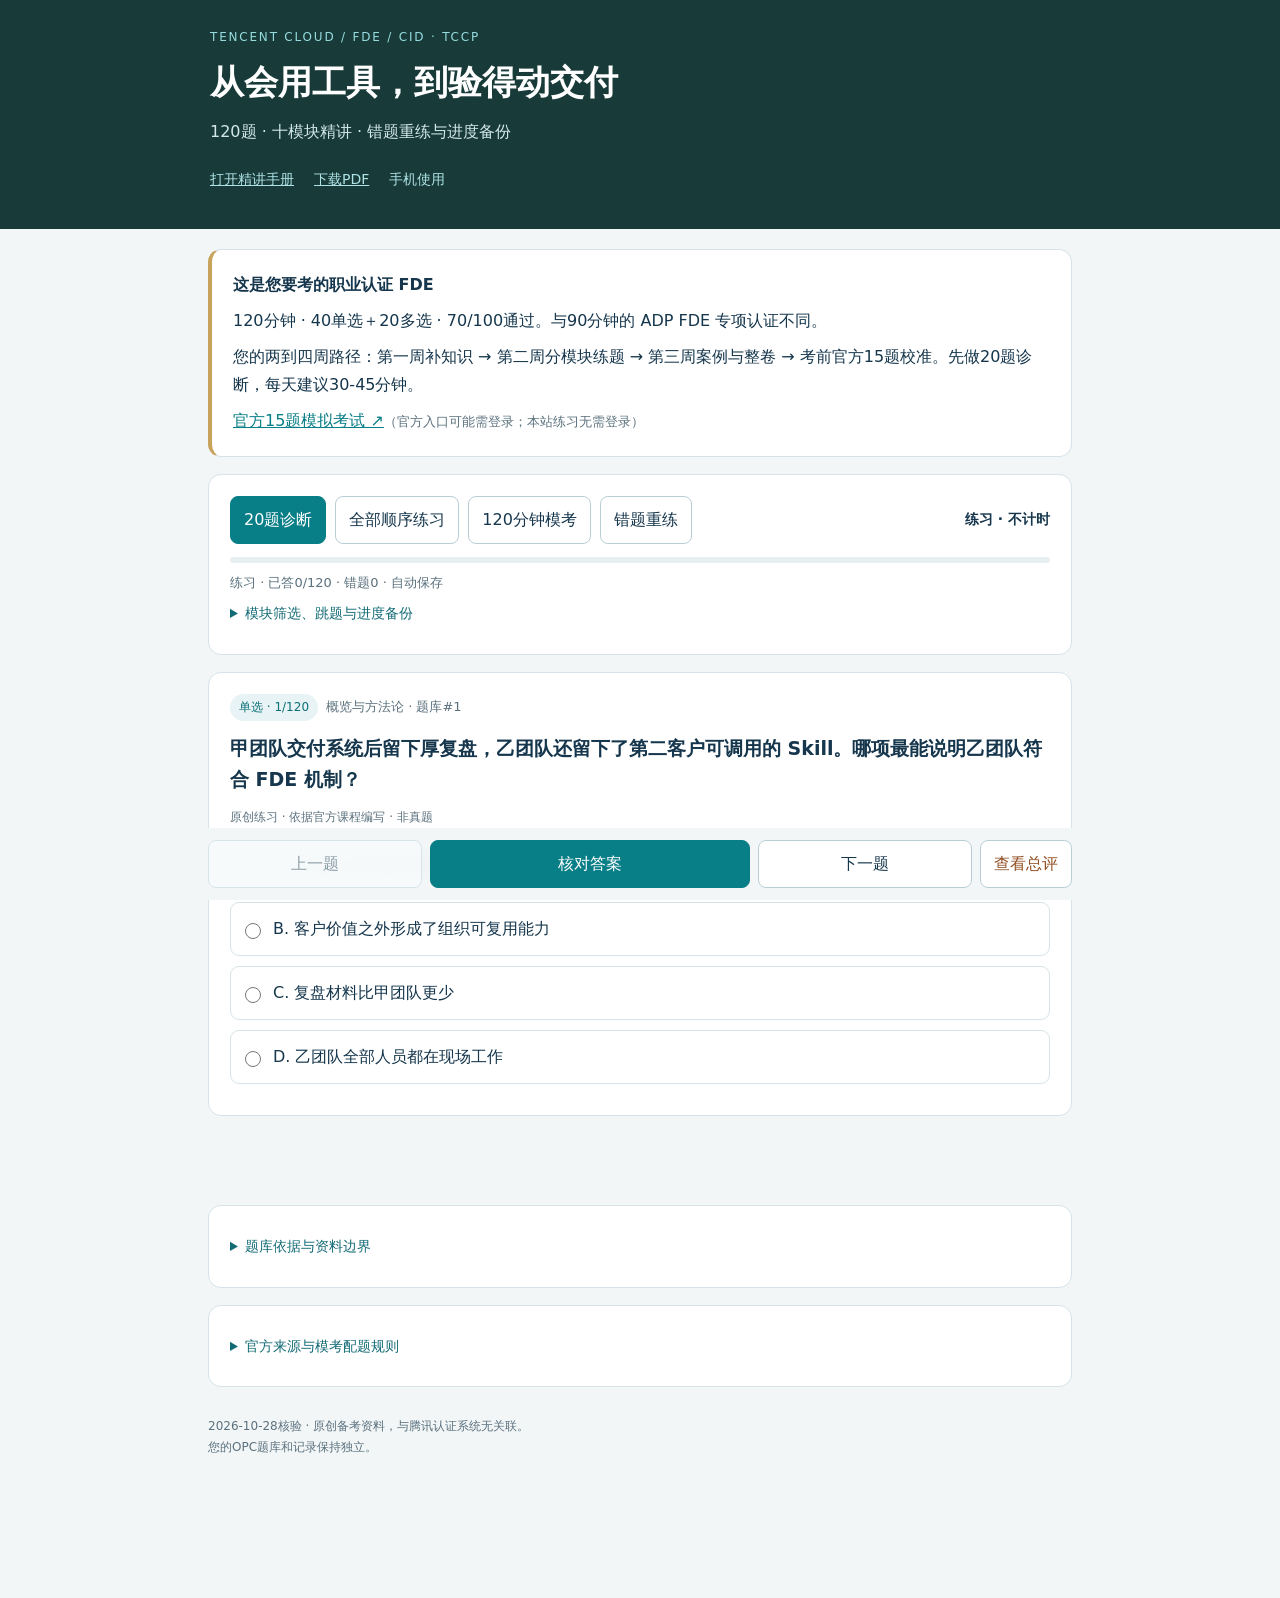
==== index.html @ c44bedbc "Add FDE CID study guide and 120 question mobile practice" ====
<!doctype html><html lang="zh-CN"><head><meta charset="utf-8"><meta name="viewport" content="width=device-width,initial-scale=1,viewport-fit=cover"><meta name="theme-color" content="#183b39"><meta name="apple-mobile-web-app-capable" content="yes"><meta name="apple-mobile-web-app-title" content="FDE备考"><meta name="description" content="腾讯云人工智能前沿部署工程师CID职业认证：十模块精讲、120道原创解析题、120分钟按考纲分值配题模考。"><link rel="manifest" href="./manifest.webmanifest"><link rel="icon" href="./icon.svg"><link rel="apple-touch-icon" href="./icon-192.png"><link rel="stylesheet" href="./style.css"><title>腾讯云 FDE｜手机突击备考</title></head><body>
<header><div class="brand">TENCENT CLOUD / FDE / CID · TCCP</div><h1>从会用工具，到验得动交付</h1><p>120题 · 十模块精讲 · 错题重练与进度备份</p><div class="headlinks"><a href="./guide.html">打开精讲手册</a><a href="./FDE-知识点突击手册.pdf">下载PDF</a><button id="phoneHelp">手机使用</button></div></header>
<main><section class="panel start-note"><b>这是您要考的职业认证 FDE</b><p>120分钟 · 40单选＋20多选 · 70/100通过。与90分钟的 ADP FDE 专项认证不同。</p><p>您的两到四周路径：第一周补知识 → 第二周分模块练题 → 第三周案例与整卷 → 考前官方15题校准。先做20题诊断，每天建议30-45分钟。</p><a href="https://cloud.tencent.com/edu/learning/exam-detail?examConfigId=5054802302208" target="_blank" rel="noopener">官方15题模拟考试 ↗</a><span class="note">（官方入口可能需登录；本站练习无需登录）</span></section>
<section id="loadState" class="panel" role="status">正在加载题库…</section>
<section id="phonePanel" class="panel hidden"><h2>手机上随时学</h2><ol><li>用 Safari 或 Chrome 打开本链接，无需 ChatGPT 或 GitHub 登录，电脑可关机。</li><li>收藏链接，或从浏览器菜单“添加到主屏幕”。</li><li>进度只保存在本浏览器；换设备、清数据前先“备份进度”，再在目标设备导入。</li></ol><p>首次完整加载需联网；完成缓存后可离线复习，缓存可能被系统清理。官方资料链接需联网。</p><button id="closePhone">知道了</button></section>
<div id="app" class="hidden"><section class="panel controls"><div class="row"><button id="diagnostic" class="primary">20题诊断</button><button id="practice">全部顺序练习</button><button id="exam">120分钟模考</button><button id="wrong">错题重练</button><span id="time" class="clock">练习 · 不计时</span></div><div class="progress"><span id="bar"></span></div><div id="status" class="note" role="status" aria-live="polite"></div><details id="more"><summary>模块筛选、跳题与进度备份</summary><div class="filters"><label>模块<select id="module"><option value="0">全部十模块</option></select></label><label>题型<select id="type"><option value="">全部</option><option>单选</option><option>多选</option></select></label><label>考点类型<select id="origin"><option value="">全部</option><option value="core">核心判断</option><option value="detail">课程版本细节</option><option value="case">CFO综合案例</option></select></label></div><div id="numbers" aria-label="题目导航"></div><div class="row smallactions"><button id="backup">备份进度</button><button id="restore">导入进度</button><button id="export">导出错题</button><button id="reset" class="danger">清空记录</button><input type="file" id="importFile" accept=".json,application/json" hidden></div></details></section>
<section id="result" class="panel hidden" aria-live="polite"></section><section id="question"></section><nav class="bottomnav" aria-label="答题操作"><button id="prev">上一题</button><button id="check" class="primary">核对答案</button><button id="next">下一题</button><button id="submit" class="submit">交卷</button></nav>
<section class="panel"><details><summary>题库依据与资料边界</summary><p id="mergeSummary"></p><p>题干、选项和解析均为独立编写，未复制官方15题，也没有使用回忆真题。依据官方第1-10章，综合题参考第11章CFO案例和第12章FAQ。未发现可确认属于这项 CID 职业认证的公开第三方完整解析题库；不混入ADP题库冒充。</p><p>课程示例中的准确率、延迟和成本倍数不作为普遍规则；部分表格与正文有简化或不一致时，手册已说明，并避开绝对化出题。</p><div id="audit"></div></details></section>
<section class="panel"><details><summary>官方来源与模考配题规则</summary><p>单选1.5分、多选2分，错选漏选不得分。模考抽40单选＋20多选，120分钟，并按十模块官方分值占比精确配题。这是备考组卷方式，正式考试逐题分布仍由官方决定。</p><div id="sources"></div></details></section><footer>2026-10-28核验 · 原创备考资料，与腾讯认证系统无关联。<br>您的OPC题库和记录保持独立。</footer></div></main><script src="./app.js" defer></script><script>if('serviceWorker' in navigator){window.addEventListener('load',()=>navigator.serviceWorker.register('./sw.js').catch(()=>{}))}</script></body></html>
---- style.css ----
:root{color-scheme:light;--ink:#15364c;--teal:#087e87;--muted:#5b717e;--line:#d7e3e8}*{box-sizing:border-box}body{margin:0;background:#f2f6f7;color:var(--ink);font:16px/1.75 system-ui,-apple-system,"PingFang SC",sans-serif}header{background:#183b39;color:white;padding:27px max(20px,calc((100vw - 860px)/2));}header h1{font-size:clamp(24px,5vw,34px);margin:5px 0}header p{margin:5px 0 12px;color:#d4e8eb}.brand{font-size:12px;letter-spacing:.15em;color:#96dcdf}.headlinks{display:flex;gap:20px;align-items:center}.headlinks a,.headlinks button{color:#aee2e6;background:none;border:0;padding:0;font-size:14px}main{max-width:900px;margin:20px auto;padding:0 18px 95px}.panel{background:white;border:1px solid var(--line);border-radius:13px;padding:21px;margin-bottom:17px}h2{font-size:20px;line-height:1.65;margin:0 0 12px}button,select{font:inherit;color:var(--ink);border:1px solid #b8ced6;border-radius:8px;padding:9px 13px;background:white;cursor:pointer;min-height:44px}button:hover{border-color:var(--teal);background:#eff7f7}button:disabled{opacity:.45;cursor:default}button.primary{background:var(--teal);border-color:var(--teal);color:white}button.danger{color:#9d3828}button:focus-visible,input:focus-visible,summary:focus-visible,select:focus-visible,a:focus-visible{outline:3px solid #e6ae38;outline-offset:3px}.row{display:flex;align-items:center;flex-wrap:wrap;gap:9px}.clock{font-variant-numeric:tabular-nums;margin-left:auto;font-size:14px;font-weight:700}.note{font-size:13px;color:var(--muted)}.progress{height:6px;background:#e8eff1;border-radius:5px;margin:13px 0 9px}.progress span{display:block;height:100%;border-radius:5px;background:var(--teal)}summary{cursor:pointer;font-size:14px;color:#136b76;padding:7px 0;min-height:38px}.filters{display:grid;grid-template-columns:2fr 1fr 1.3fr;gap:10px;margin:10px 0}.filters label{font-size:13px}.filters select{display:block;width:100%;margin-top:4px;padding:7px;font-size:14px}#numbers{display:grid;grid-template-columns:repeat(auto-fill,minmax(34px,1fr));gap:6px;margin:14px 0}#numbers button{font-size:12px;min-height:34px;padding:3px;border-radius:5px}#numbers .active{outline:2px solid var(--teal);outline-offset:1px}#numbers .done{background:#dceff0}#numbers .good{background:#d8efdf}#numbers .bad{background:#ffe6dd;color:#8f3024}.smallactions button{font-size:13px;padding:6px 9px}.badge{display:inline-block;font-size:12px;padding:3px 9px;background:#e7f3f4;color:#0b7078;border-radius:14px}.questionmeta{display:flex;gap:8px;align-items:center;flex-wrap:wrap;margin-bottom:12px}.option{display:flex;gap:12px;border:1px solid var(--line);padding:12px 14px;border-radius:9px;margin:10px 0;cursor:pointer}.option input{flex-shrink:0;margin:8px 0 0;accent-color:var(--teal);width:16px;height:16px}.option.selected{background:#eff7f8;border-color:#78b4bc}.option.right{background:#edf8f0;border-color:#2c8c62}.option.wrong{background:#fff0eb;border-color:#c65b45}.analysis{padding:16px;background:#edf4f6;border-radius:9px;margin-top:18px}.analysis strong{color:#086b43}.analysis.bad strong{color:#9f3b27}.analysis p{margin:6px 0}.questiontitle{font-size:19px}.origin{font-size:12px;color:var(--muted)}.bottomnav{position:sticky;bottom:0;z-index:5;background:#f2f6f7ee;backdrop-filter:blur(10px);padding:12px 0;display:grid;grid-template-columns:1fr 1.5fr 1fr auto;gap:8px;padding-bottom:max(12px,env(safe-area-inset-bottom))}.bottomnav button{white-space:nowrap}.submit{color:#925024}.statgrid{display:grid;grid-template-columns:repeat(3,1fr);gap:9px}.stat{padding:12px;background:#f1f6f7;border-radius:9px;font-size:13px}.stat b{display:block;font-size:25px}.modulebar{display:grid;grid-template-columns:160px 1fr 45px;align-items:center;gap:10px;font-size:13px;margin-top:9px}.modulebar .progress{margin:0}.auditrow{font-size:13px;border-top:1px solid var(--line);padding:10px 0}.auditrow button{padding:0 5px;border:0;color:var(--teal);min-height:32px;font-size:13px}.provenance p{font-size:14px}a{color:#087e87}footer{font-size:12px;color:var(--muted);padding:12px 0 25px}.hidden{display:none!important}.empty{text-align:center;padding:40px 20px}#phonePanel{font-size:14px}.sourceitem{font-size:13px;padding:3px 0}.question{scroll-margin-top:12px}#result{scroll-margin-top:12px}@media(max-width:540px){header{padding:20px 19px}main{padding:0 12px 90px;margin-top:12px}.panel{padding:17px;margin-bottom:12px}.controls{padding:13px}.controls .row{gap:6px}.controls .row>button{font-size:13px;padding:8px 10px}.clock{font-size:12px;margin-left:auto}.filters{grid-template-columns:1fr 1fr}.filters label:first-child{grid-column:1/-1}.questiontitle{font-size:18px}.option{padding:12px;line-height:1.7}.bottomnav{gap:6px}.bottomnav button{font-size:14px;padding:9px 8px}.modulebar{grid-template-columns:125px 1fr 35px;gap:6px;font-size:12px}.stat{padding:9px}.stat b{font-size:22px}}@media print{header,.controls,.bottomnav,.provenance{display:none}.panel{border:0}.analysis{display:block}main{padding:0}}

.start-note{border-left:4px solid #c8a35c}.start-note p{margin:8px 0}.statgrid{grid-template-columns:repeat(auto-fit,minmax(110px,1fr))}.guide-link{display:inline-block;margin-top:8px}.sourceitem{overflow-wrap:anywhere}a{touch-action:manipulation}
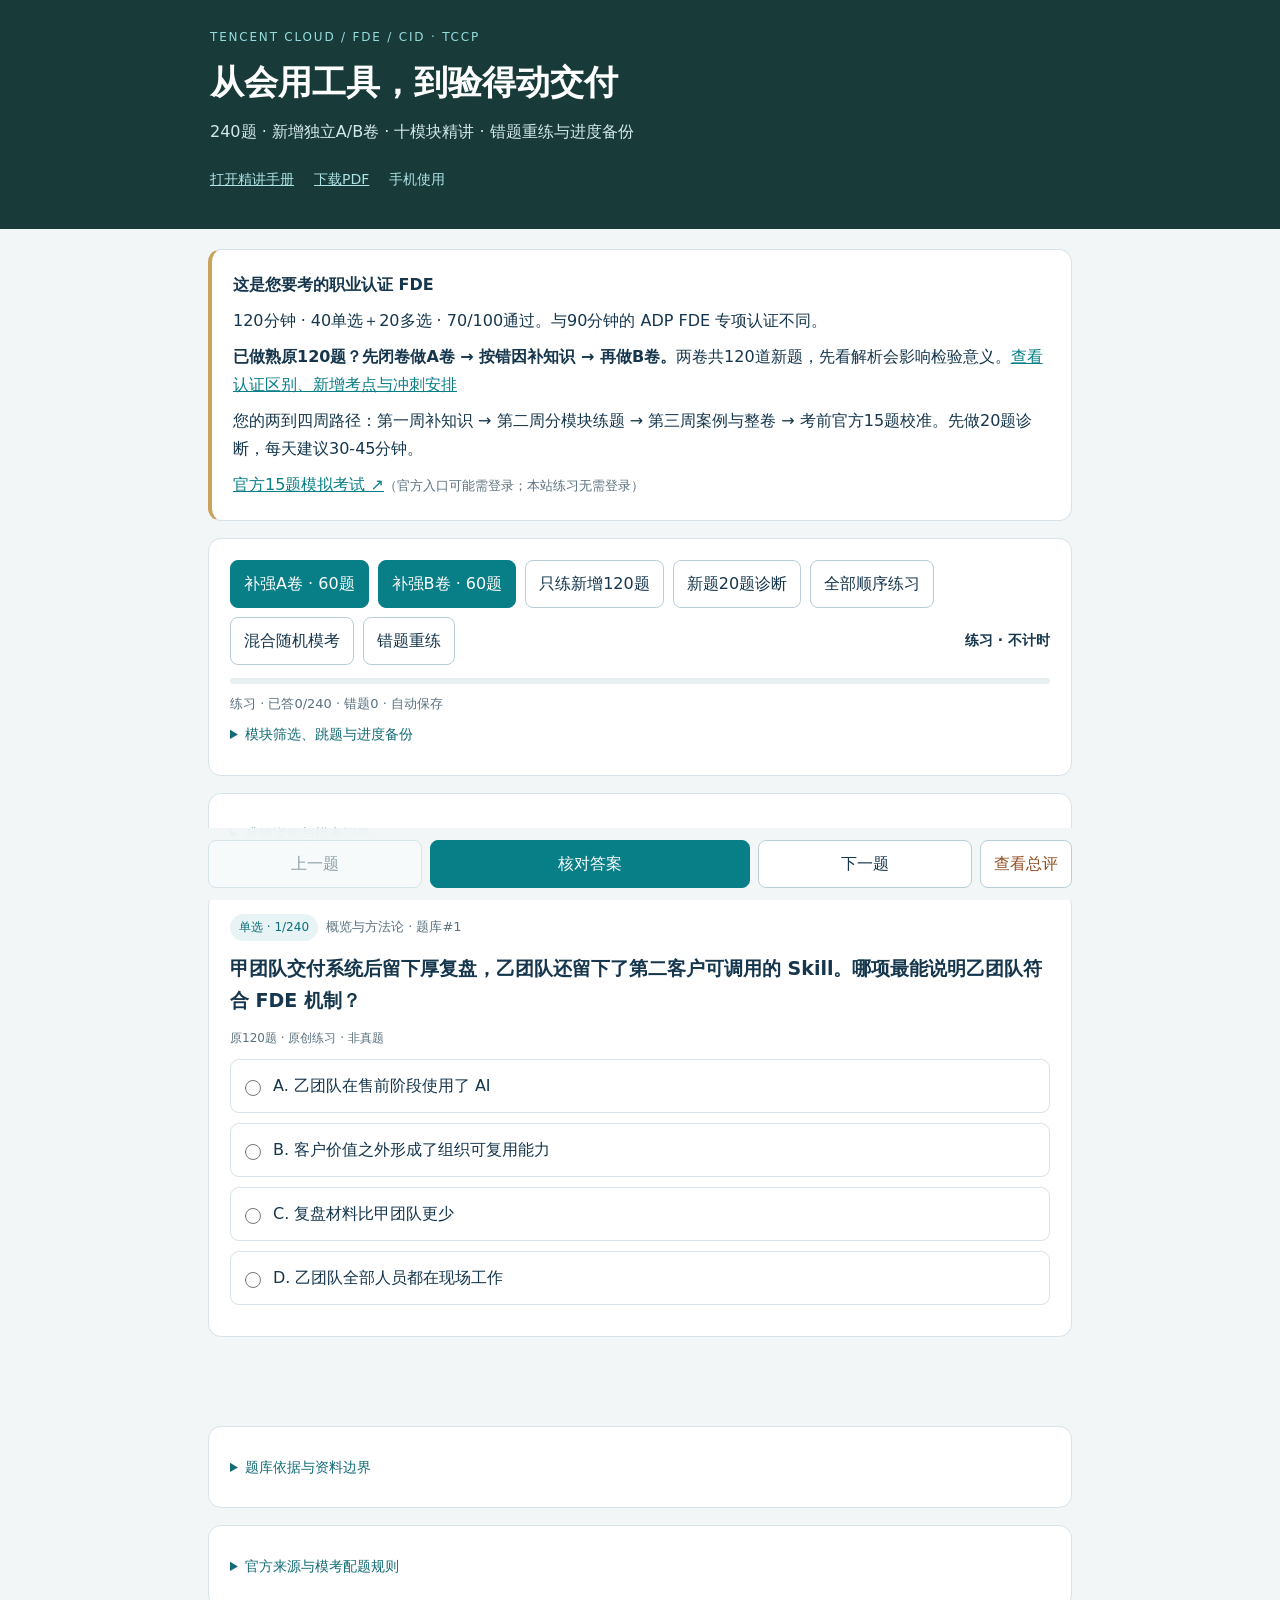
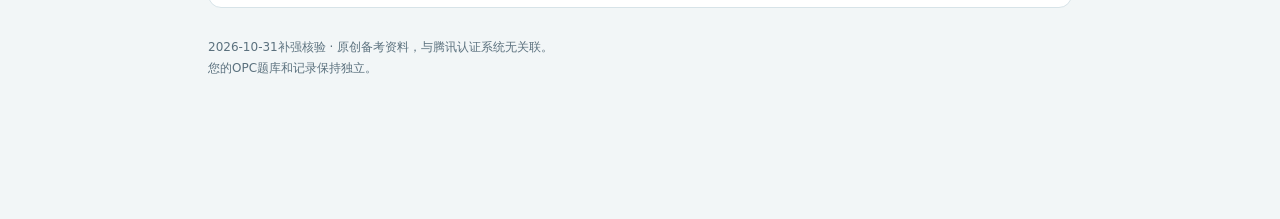
==== commit bb3b1867: "Expand CID FDE prep to 240 questions with independent A and B mock exams" ====
--- a/index.html
+++ b/index.html
@@ -1,9 +1,9 @@
-<!doctype html><html lang="zh-CN"><head><meta charset="utf-8"><meta name="viewport" content="width=device-width,initial-scale=1,viewport-fit=cover"><meta name="theme-color" content="#183b39"><meta name="apple-mobile-web-app-capable" content="yes"><meta name="apple-mobile-web-app-title" content="FDE备考"><meta name="description" content="腾讯云人工智能前沿部署工程师CID职业认证：十模块精讲、120道原创解析题、120分钟按考纲分值配题模考。"><link rel="manifest" href="./manifest.webmanifest"><link rel="icon" href="./icon.svg"><link rel="apple-touch-icon" href="./icon-192.png"><link rel="stylesheet" href="./style.css"><title>腾讯云 FDE｜手机突击备考</title></head><body>
-<header><div class="brand">TENCENT CLOUD / FDE / CID · TCCP</div><h1>从会用工具，到验得动交付</h1><p>120题 · 十模块精讲 · 错题重练与进度备份</p><div class="headlinks"><a href="./guide.html">打开精讲手册</a><a href="./FDE-知识点突击手册.pdf">下载PDF</a><button id="phoneHelp">手机使用</button></div></header>
-<main><section class="panel start-note"><b>这是您要考的职业认证 FDE</b><p>120分钟 · 40单选＋20多选 · 70/100通过。与90分钟的 ADP FDE 专项认证不同。</p><p>您的两到四周路径：第一周补知识 → 第二周分模块练题 → 第三周案例与整卷 → 考前官方15题校准。先做20题诊断，每天建议30-45分钟。</p><a href="https://cloud.tencent.com/edu/learning/exam-detail?examConfigId=5054802302208" target="_blank" rel="noopener">官方15题模拟考试 ↗</a><span class="note">（官方入口可能需登录；本站练习无需登录）</span></section>
+<!doctype html><html lang="zh-CN"><head><meta charset="utf-8"><meta name="viewport" content="width=device-width,initial-scale=1,viewport-fit=cover"><meta name="theme-color" content="#183b39"><meta name="apple-mobile-web-app-capable" content="yes"><meta name="apple-mobile-web-app-title" content="FDE备考"><meta name="description" content="腾讯云人工智能前沿部署工程师CID职业认证：十模块精讲、240道原创解析题、120分钟按考纲分值配题模考。"><link rel="manifest" href="./manifest.webmanifest"><link rel="icon" href="./icon.svg"><link rel="apple-touch-icon" href="./icon-192.png"><link rel="stylesheet" href="./style.css?v=20261031"><title>腾讯云 FDE｜手机突击备考</title></head><body>
+<header><div class="brand">TENCENT CLOUD / FDE / CID · TCCP</div><h1>从会用工具，到验得动交付</h1><p>240题 · 新增独立A/B卷 · 十模块精讲 · 错题重练与进度备份</p><div class="headlinks"><a href="./guide.html">打开精讲手册</a><a href="./FDE-知识点突击手册.pdf">下载PDF</a><button id="phoneHelp">手机使用</button></div></header>
+<main><section class="panel start-note"><b>这是您要考的职业认证 FDE</b><p>120分钟 · 40单选＋20多选 · 70/100通过。与90分钟的 ADP FDE 专项认证不同。</p><p><b>已做熟原120题？先闭卷做A卷 → 按错因补知识 → 再做B卷。</b>两卷共120道新题，先看解析会影响检验意义。<a href="./upgrade.html">查看认证区别、新增考点与冲刺安排</a></p><p>您的两到四周路径：第一周补知识 → 第二周分模块练题 → 第三周案例与整卷 → 考前官方15题校准。先做20题诊断，每天建议30-45分钟。</p><a href="https://cloud.tencent.com/edu/learning/exam-detail?examConfigId=5054802302208" target="_blank" rel="noopener">官方15题模拟考试 ↗</a><span class="note">（官方入口可能需登录；本站练习无需登录）</span></section>
 <section id="loadState" class="panel" role="status">正在加载题库…</section>
 <section id="phonePanel" class="panel hidden"><h2>手机上随时学</h2><ol><li>用 Safari 或 Chrome 打开本链接，无需 ChatGPT 或 GitHub 登录，电脑可关机。</li><li>收藏链接，或从浏览器菜单“添加到主屏幕”。</li><li>进度只保存在本浏览器；换设备、清数据前先“备份进度”，再在目标设备导入。</li></ol><p>首次完整加载需联网；完成缓存后可离线复习，缓存可能被系统清理。官方资料链接需联网。</p><button id="closePhone">知道了</button></section>
-<div id="app" class="hidden"><section class="panel controls"><div class="row"><button id="diagnostic" class="primary">20题诊断</button><button id="practice">全部顺序练习</button><button id="exam">120分钟模考</button><button id="wrong">错题重练</button><span id="time" class="clock">练习 · 不计时</span></div><div class="progress"><span id="bar"></span></div><div id="status" class="note" role="status" aria-live="polite"></div><details id="more"><summary>模块筛选、跳题与进度备份</summary><div class="filters"><label>模块<select id="module"><option value="0">全部十模块</option></select></label><label>题型<select id="type"><option value="">全部</option><option>单选</option><option>多选</option></select></label><label>考点类型<select id="origin"><option value="">全部</option><option value="core">核心判断</option><option value="detail">课程版本细节</option><option value="case">CFO综合案例</option></select></label></div><div id="numbers" aria-label="题目导航"></div><div class="row smallactions"><button id="backup">备份进度</button><button id="restore">导入进度</button><button id="export">导出错题</button><button id="reset" class="danger">清空记录</button><input type="file" id="importFile" accept=".json,application/json" hidden></div></details></section>
-<section id="result" class="panel hidden" aria-live="polite"></section><section id="question"></section><nav class="bottomnav" aria-label="答题操作"><button id="prev">上一题</button><button id="check" class="primary">核对答案</button><button id="next">下一题</button><button id="submit" class="submit">交卷</button></nav>
+<div id="app" class="hidden"><section class="panel controls"><div class="row"><button id="examA" class="primary">补强A卷 · 60题</button><button id="examB" class="primary">补强B卷 · 60题</button><button id="newPractice">只练新增120题</button><button id="diagnostic">新题20题诊断</button><button id="practice">全部顺序练习</button><button id="exam">混合随机模考</button><button id="wrong">错题重练</button><span id="time" class="clock">练习 · 不计时</span></div><div class="progress"><span id="bar"></span></div><div id="status" class="note" role="status" aria-live="polite"></div><details id="more"><summary>模块筛选、跳题与进度备份</summary><div class="filters"><label>模块<select id="module"><option value="0">全部十模块</option></select></label><label>题型<select id="type"><option value="">全部</option><option>单选</option><option>多选</option></select></label><label>考点类型<select id="origin"><option value="">全部</option><option value="core">核心判断</option><option value="detail">课程版本细节</option><option value="case">CFO综合案例</option></select></label></div><div id="numbers" aria-label="题目导航"></div><div class="row smallactions"><button id="backup">备份进度</button><button id="oldBackup">下载升级前备份</button><button id="restore">导入进度</button><button id="export">导出错题</button><button id="reset" class="danger">清空记录</button><input type="file" id="importFile" accept=".json,application/json" hidden></div></details></section>
+<section class="panel"><details><summary>升级说明与模考记录</summary><p>10月31日新增120题，原题编号和答案保存方式兼容，旧记录保留。切换新一轮时仅重置该轮所含题目的作答；其他题目答案保留。升级前旧记录另存一份，可在“备份”区下载。进度按浏览器分别保存，换设备请先导出。</p><div id="history"></div></details></section><section id="result" class="panel hidden" aria-live="polite"></section><section id="question"></section><nav class="bottomnav" aria-label="答题操作"><button id="prev">上一题</button><button id="check" class="primary">核对答案</button><button id="next">下一题</button><button id="submit" class="submit">交卷</button></nav>
 <section class="panel"><details><summary>题库依据与资料边界</summary><p id="mergeSummary"></p><p>题干、选项和解析均为独立编写，未复制官方15题，也没有使用回忆真题。依据官方第1-10章，综合题参考第11章CFO案例和第12章FAQ。未发现可确认属于这项 CID 职业认证的公开第三方完整解析题库；不混入ADP题库冒充。</p><p>课程示例中的准确率、延迟和成本倍数不作为普遍规则；部分表格与正文有简化或不一致时，手册已说明，并避开绝对化出题。</p><div id="audit"></div></details></section>
-<section class="panel"><details><summary>官方来源与模考配题规则</summary><p>单选1.5分、多选2分，错选漏选不得分。模考抽40单选＋20多选，120分钟，并按十模块官方分值占比精确配题。这是备考组卷方式，正式考试逐题分布仍由官方决定。</p><div id="sources"></div></details></section><footer>2026-10-28核验 · 原创备考资料，与腾讯认证系统无关联。<br>您的OPC题库和记录保持独立。</footer></div></main><script src="./app.js" defer></script><script>if('serviceWorker' in navigator){window.addEventListener('load',()=>navigator.serviceWorker.register('./sw.js').catch(()=>{}))}</script></body></html>+<section class="panel"><details><summary>官方来源与模考配题规则</summary><p>单选1.5分、多选2分，错选漏选不得分。模考抽40单选＋20多选，120分钟，并按十模块官方分值占比精确配题。这是备考组卷方式，正式考试逐题分布仍由官方决定。</p><div id="sources"></div></details></section><footer>2026-10-31补强核验 · 原创备考资料，与腾讯认证系统无关联。<br>您的OPC题库和记录保持独立。</footer></div></main><script src="./app.js?v=20261031" defer></script><script>if('serviceWorker' in navigator){window.addEventListener('load',()=>navigator.serviceWorker.register('./sw.js').catch(()=>{}))}</script></body></html>
